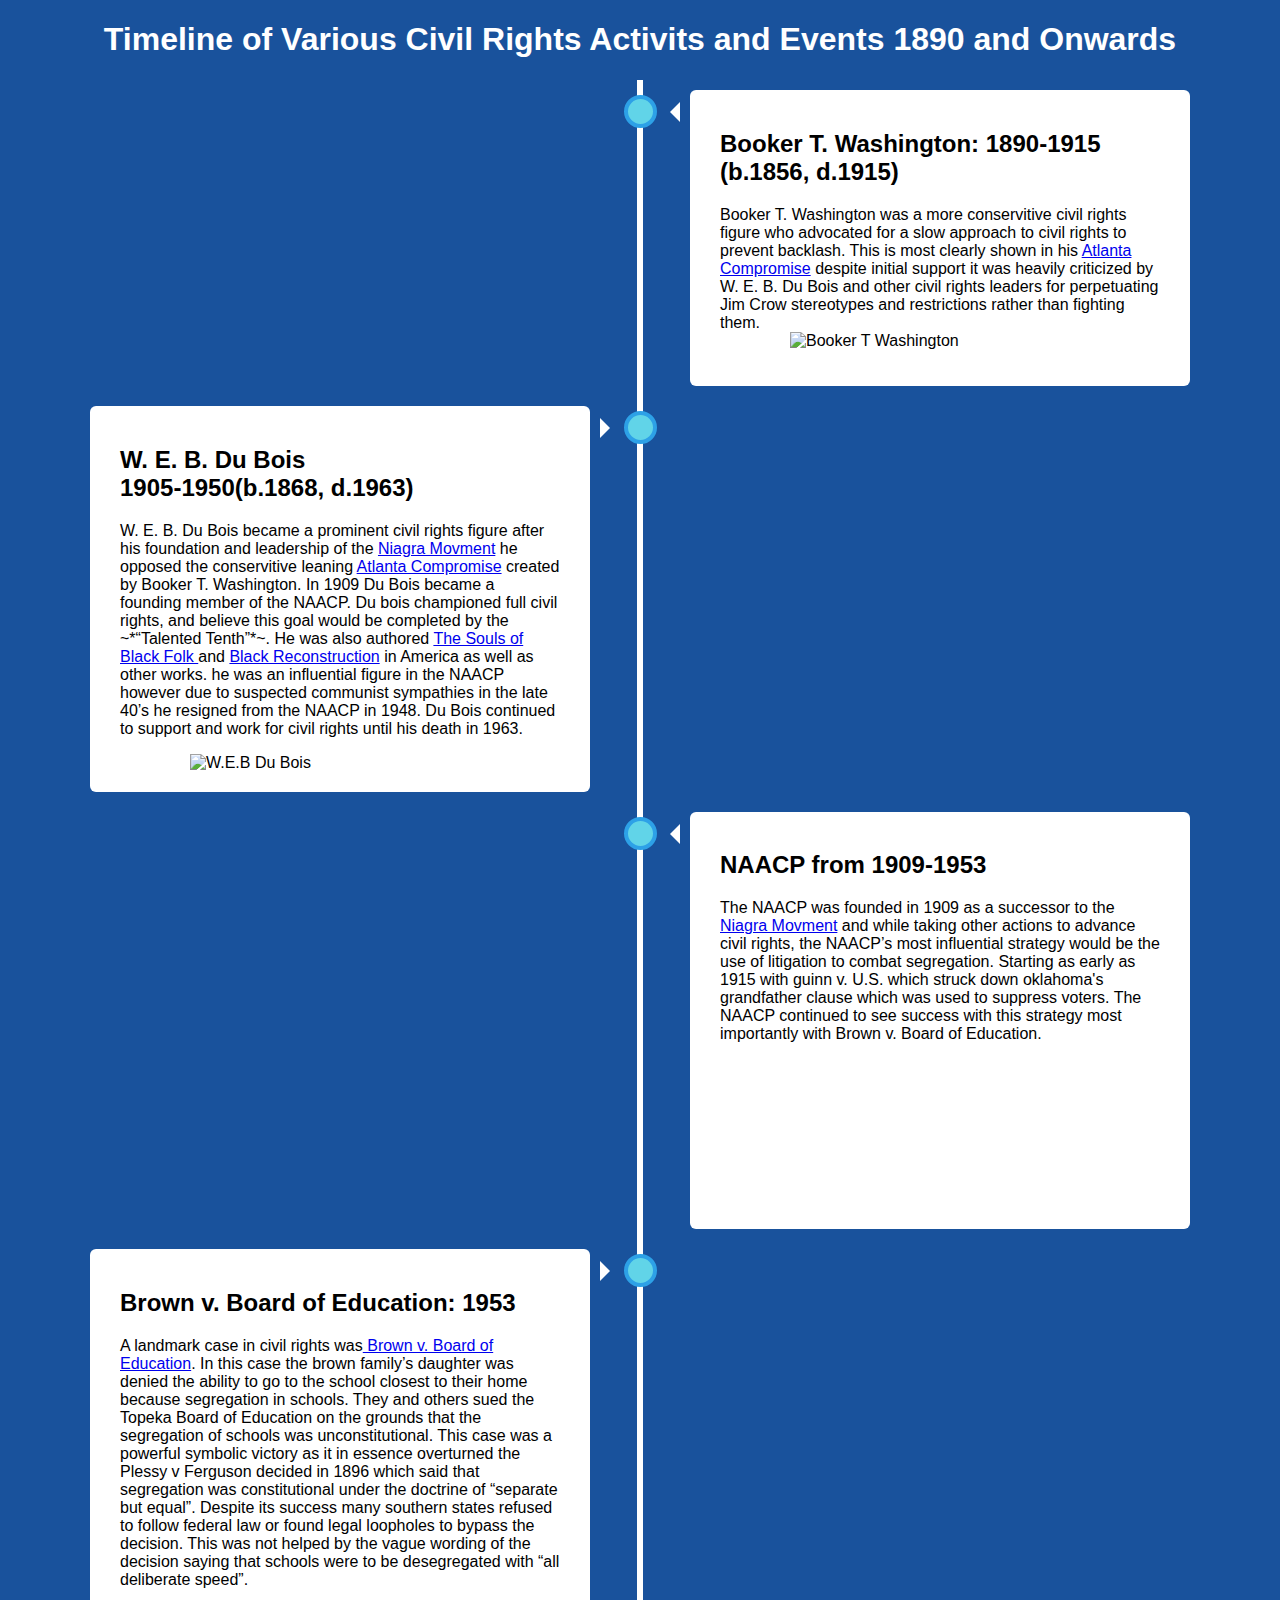
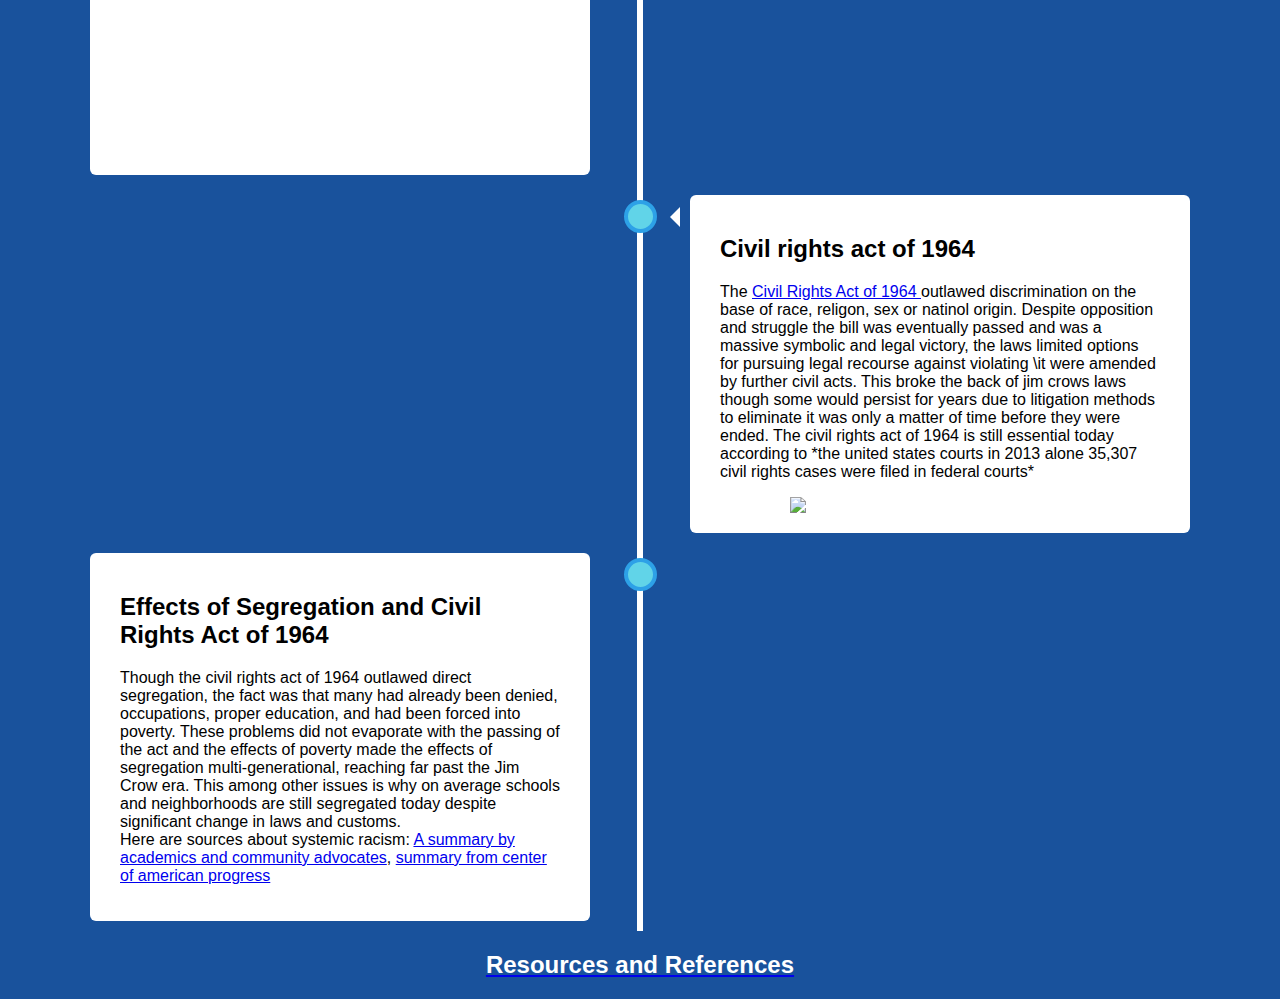
==== index.html @ 66e2fecc "Videos" ====
<!DOCTYPE HTML PUBLIC "-//W3C//DTD HTML 4.01//EN" "http://www.w3.org/TR/html4/strict.dtd">
<HTML>
   <HEAD>
      <TITLE>Ethan Bartlett -- Timeline of Various Civil Rights Activists and Events 1890- some date </TITLE>
      <link rel="stylesheet" type="text/css" href="ethanstyle.css">
   </HEAD>
   <BODY>
<h1 class = "inline">Timeline of Various Civil Rights Activits and Events 1890 and Onwards </h1>
<div class="timeline">

 <div class = "container right">
   <div class="content">
     <h2>Booker T. Washington: 1890-1915 <br> (b.1856, d.1915)</h2>
   <p> Booker T. Washington was a more conservitive civil rights
     figure who advocated for a slow approach to civil rights
     to prevent backlash. This is most clearly shown in his
     <a href = 'https://nmaahc.si.edu/blog-post/booker-t-washington-and-atlanta-compromise'>
     Atlanta Compromise</a> despite initial support it was
     heavily criticized by W. E. B. Du Bois and other civil rights
     leaders for perpetuating Jim Crow stereotypes and restrictions
     rather than fighting them.
     <img src = "https://upload.wikimedia.org/wikipedia/commons/thumb/1/1b/Booker_T_Washington_retouched_flattened-crop.jpg/636px-Booker_T_Washington_retouched_flattened-crop.jpg", alt = "Booker T Washington">
</p>
    </div>
  </div>
  <div class="container left">
    <div class="content">
      <h2>W. E. B. Du Bois <br> 1905-1950(b.1868, d.1963)</h2>
      <p>W. E. B. Du Bois became a prominent civil rights figure after his foundation and leadership of the <a href = 'http://scua.library.umass.edu/duboisopedia/doku.php?id=about:niagara_movement'> Niagra Movment</a> he opposed
      the conservitive leaning <a href = 'https://nmaahc.si.edu/blog-post/booker-t-washington-and-atlanta-compromise'>
      Atlanta Compromise</a> created by Booker T. Washington. In 1909 Du Bois became a founding member of the NAACP.
      Du bois championed full civil rights, and believe this goal would be completed by the ~*“Talented Tenth”*~. He was also authored
      <a href = 'https://www.amazon.com/Souls-Black-Folk-W-Bois/dp/1612931073'> The Souls of Black Folk </a> and <a href = 'https://www.amazon.com/Black-Reconstruction-America-1860-1880-Burghardt/dp/0684856573'>
      Black Reconstruction</a> in America as well as other works. he was an influential figure in the NAACP
      however due to suspected communist sympathies in the late 40’s he resigned from the NAACP in 1948. Du Bois continued to support and
      work for civil rights until his death in 1963.</p>
      <img src = "https://upload.wikimedia.org/wikipedia/commons/thumb/1/12/WEB_DuBois_1918.jpg/690px-WEB_DuBois_1918.jpg" alt = 'W.E.B Du Bois' class = "resize" align = "middle">
    </div>
  </div>
<div class="container right">
  <div class="content">
    <h2> NAACP from 1909-1953 </h2>
    <p>The NAACP was founded in 1909 as a successor to the <a href = 'http://scua.library.umass.edu/duboisopedia/doku.php?id=about:niagara_movement'> Niagra Movment<a> and while
    taking other actions to advance civil rights, the NAACP’s most influential strategy
    would be the use of litigation to combat segregation. Starting as early as 1915 with
    guinn v. U.S. which struck down oklahoma's grandfather clause which was used to suppress voters.
    The NAACP continued to see success with this strategy most importantly with Brown v. Board of Education.</p>
    <iframe src="https://www.youtube.com/embed/Zv6EAaoFNno" frameborder="0" allow="accelerometer; autoplay; encrypted-media; gyroscope; picture-in-picture" allowfullscreen></iframe>

  </div>
</div>

<div class="container left">
  <div class="content">
    <h2>Brown v. Board of Education: 1953</h2>
    <p>A landmark case in civil rights was<a href = "https://tarlton.law.utexas.edu/clark/brown-v-board-of-education"> Brown v. Board of Education</a>. In this case the brown family’s daughter was denied
      the ability to go to the school closest to their home because segregation in schools. They and others sued the
      Topeka Board of Education on the grounds that the segregation of schools was unconstitutional. This case was a
      powerful symbolic victory as it in essence overturned the Plessy v Ferguson decided in 1896 which said that
      segregation was constitutional under the doctrine of “separate but equal”. Despite its success many southern
      states refused to follow federal law or found legal loopholes to bypass the decision. This was not helped by
      the vague wording of the decision saying that schools were to be desegregated with “all deliberate speed”.</P>
      <iframe src="https://www.youtube.com/embed/x7Tj2vtkUCc" frameborder="0" allow="accelerometer; autoplay; encrypted-media; gyroscope; picture-in-picture" allowfullscreen></iframe>
  </div>
</div>

<div class="container right">
  <div class="content">
    <h2> Civil rights act of 1964 </h2>
    <p>The  <a href = "file:///C:/Users/class/Zotero/storage/RD6E2VUI/civil-rights-act-1964.html" > Civil Rights Act of 1964 </a>outlawed discrimination on the base of race, religon, sex or natinol origin. Despite opposition and struggle the
      bill was eventually passed and was a massive symbolic and legal victory, the laws limited options for pursuing legal recourse against violating
      \it were amended by further civil acts. This broke the back of jim crows laws though some would persist for years due to litigation methods to
      eliminate it was only a matter of time before they were ended. The civil rights act of 1964 is still essential today according to *the united
      states courts in 2013 alone 35,307 civil rights cases were filed in federal courts*</p>
      <img src="https://npg.si.edu/sites/default/files/Civil%20Rights%20Blog%20LBJ.jpg" class = "resize">
  </div>
</div>

<div class="container Left">
  <div class="content">
    <h2> Effects of Segregation and Civil Rights Act of 1964 </h2>
    <p>Though the civil rights act of 1964 outlawed direct segregation, the fact was that many had already been denied,
       occupations, proper education, and had been forced into poverty. These problems did not evaporate with the passing
       of the act and the effects of poverty made the effects of segregation multi-generational, reaching far past the Jim Crow
       era. This among other issues is why on average schools and neighborhoods are still segregated today despite significant
       change in laws and customs. <br> Here are sources about systemic racism: <a href = "https://www.racialequitytools.org/resourcefiles/Definitions-of%20Racism.pdf" > A summary by academics and community advocates</a>, <a href = "https://www.americanprogress.org/issues/race/reports/2018/02/21/447051/systematic-inequality/"> summary from center of american progress </a></p>
  </div>
</div>


</div>
<a href = "resources.html">
<h2 style="color:white;text-align:center;"> Resources and References </h2>
</a>

</HTML>
</BODY>
---- ethanstyle.css ----
img.resize {
  max-width:75%;
  max-height:75%;
  margin-right: 100px;
  display: block;
  margin-left: auto;
  margin-right: auto;
}


.inline{
  color:white;
  text-align:center;

}



* {
  box-sizing: border-box;
}

/* Set a background color */
body {
  background-color: #19529C;
  font-family: Helvetica, sans-serif;
}

/* The actual timeline (the vertical ruler) */
.timeline {
  position: relative;
  max-width: 1200px;
  margin: 0 auto;
}

/* The actual timeline (the vertical ruler) */
.timeline::after {
  content: '';
  position: absolute;
  width: 6px;
  background-color: white;
  top: 0;
  bottom: 0;
  left: 50%;
  margin-left: -3px;
}

/* Container around content */
.container {
  padding: 10px 50px;
  position: relative;
  background-color: inherit;
  width: 50%;
}

/* The circles on the timeline */
.container::after {
  content: '';
  position: absolute;
  width: 25px;
  height: 25px;
  right: -17px;
  background-color: #61D4E8;
  border: 4px solid #2DA1E7;
  top: 15px;
  border-radius: 50%;
  z-index: 1;
}

/* Place the container to the left */
.left {
  left: 0;
}

/* Place the container to the right */
.right {
  left: 50%;
}

/* Add arrows to the left container (pointing right) */
.left::before {
  content: " ";
  height: 0;
  position: absolute;
  top: 22px;
  width: 0;
  z-index: 1;
  right: 30px;
  border: medium solid white;
  border-width: 10px 0 10px 10px;
  border-color: transparent transparent transparent white;
}

/* Add arrows to the right container (pointing left) */
.right::before {
  content: " ";
  height: 0;
  position: absolute;
  top: 22px;
  width: 0;
  z-index: 1;
  left: 30px;
  border: medium solid white;
  border-width: 10px 10px 10px 0;
  border-color: transparent white transparent transparent;
}

/* Fix the circle for containers on the right side */
.right::after {
  left: -16px;
}

/* The actual content */
.content {
  padding: 20px 30px;
  background-color: white;
  position: relative;
  border-radius: 6px;
}

/* Media queries - Responsive timeline on screens less than 600px wide */
@media screen and (max-width: 600px) {
/* Place the timelime to the left */
  .timeline::after {
    left: 31px;
  }

/* Full-width containers */
  .container {
    width: 100%;
    padding-left: 70px;
    padding-right: 25px;
  }

/* Make sure that all arrows are pointing leftwards */
  .container::before {
    left: 60px;
    border: medium solid white;
    border-width: 10px 10px 10px 0;
    border-color: transparent white transparent transparent;
  }

/* Make sure all circles are at the same spot */
  .left::after, .right: :after {
    left: 15px;
  }

/* Make all right containers behave like the left ones */
  .right {
    left: 0%;
  }
}


iframe{
  width: 300px;
  display: block;
  margin-left: auto;
  margin-right: auto;
}

img {
  width: 300px;
  overflow: hidden;
  display: block;
  margin-left: auto;
  margin-right: auto;
}
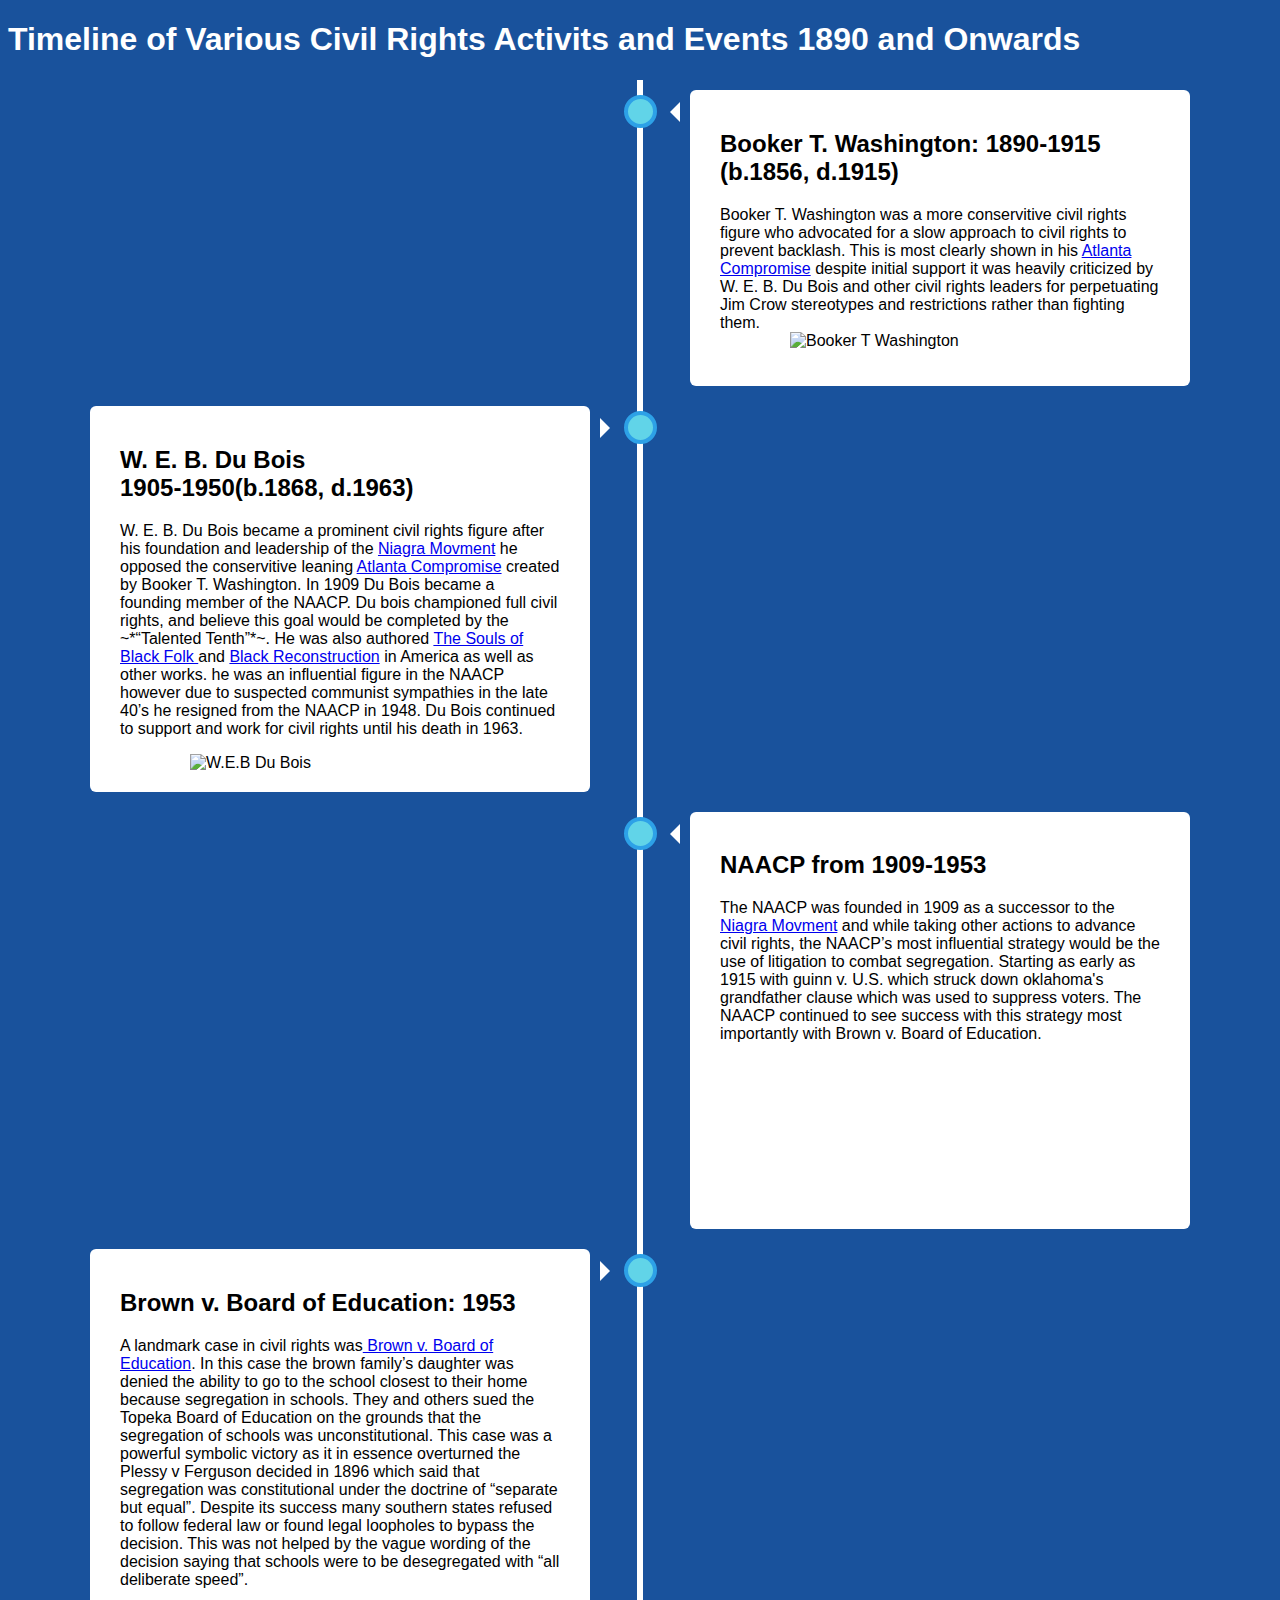
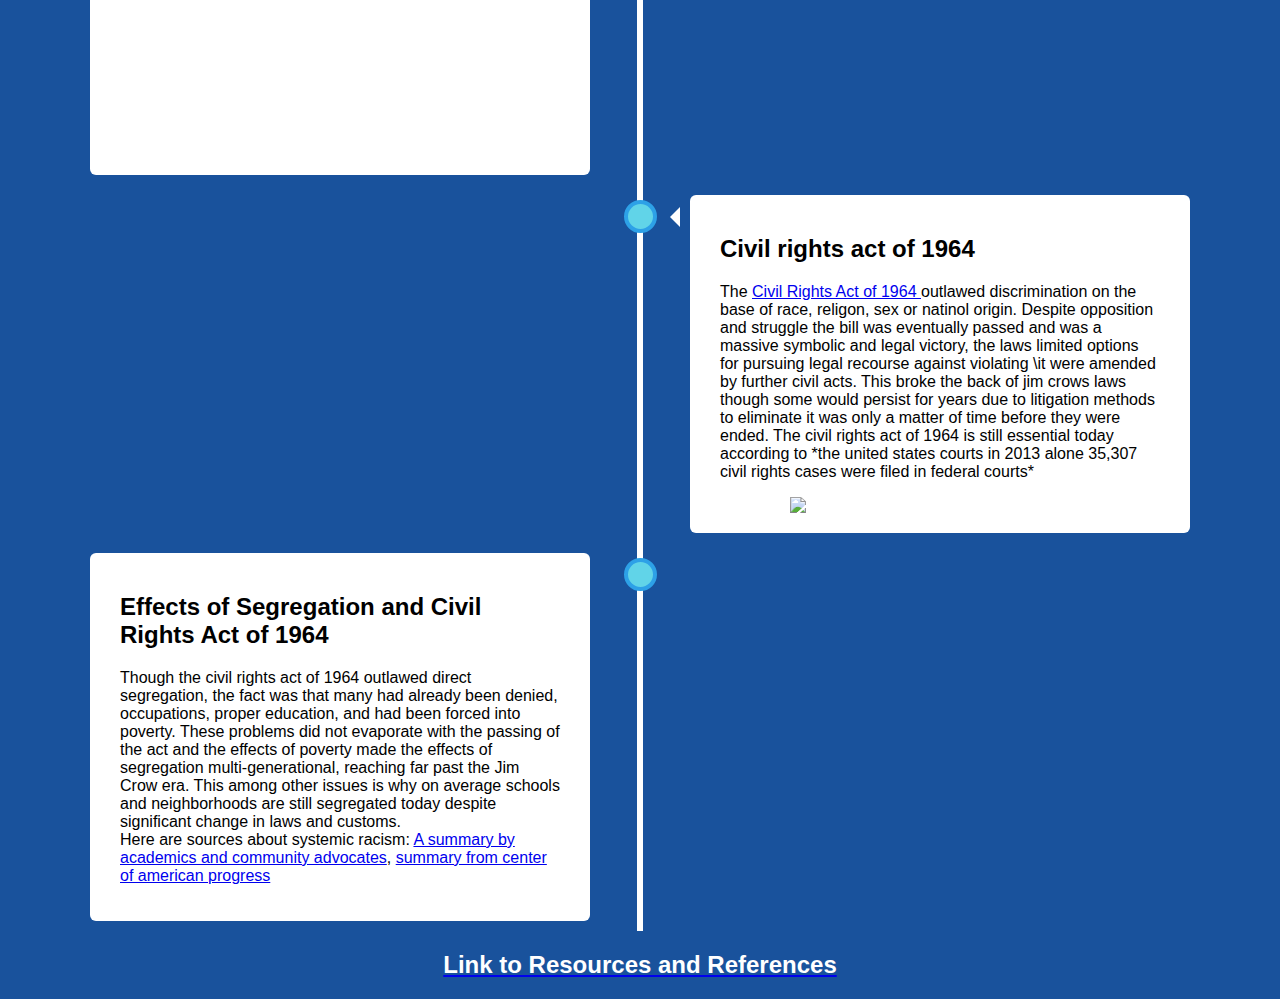
==== commit 3e657a62: "STUFFS" ====
--- a/index.html
+++ b/index.html
@@ -90,7 +90,7 @@
 
 </div>
 <a href = "resources.html">
-<h2 style="color:white;text-align:center;"> Resources and References </h2>
+<h2 style="color:white;text-align:center;">Link to Resources and References </h2>
 </a>
 
 </HTML>
--- a/ethanstyle.css
+++ b/ethanstyle.css
@@ -11,7 +11,7 @@
 
 .inline{
   color:white;
-  text-align:center;
+  text-align:left;
 
 }
 
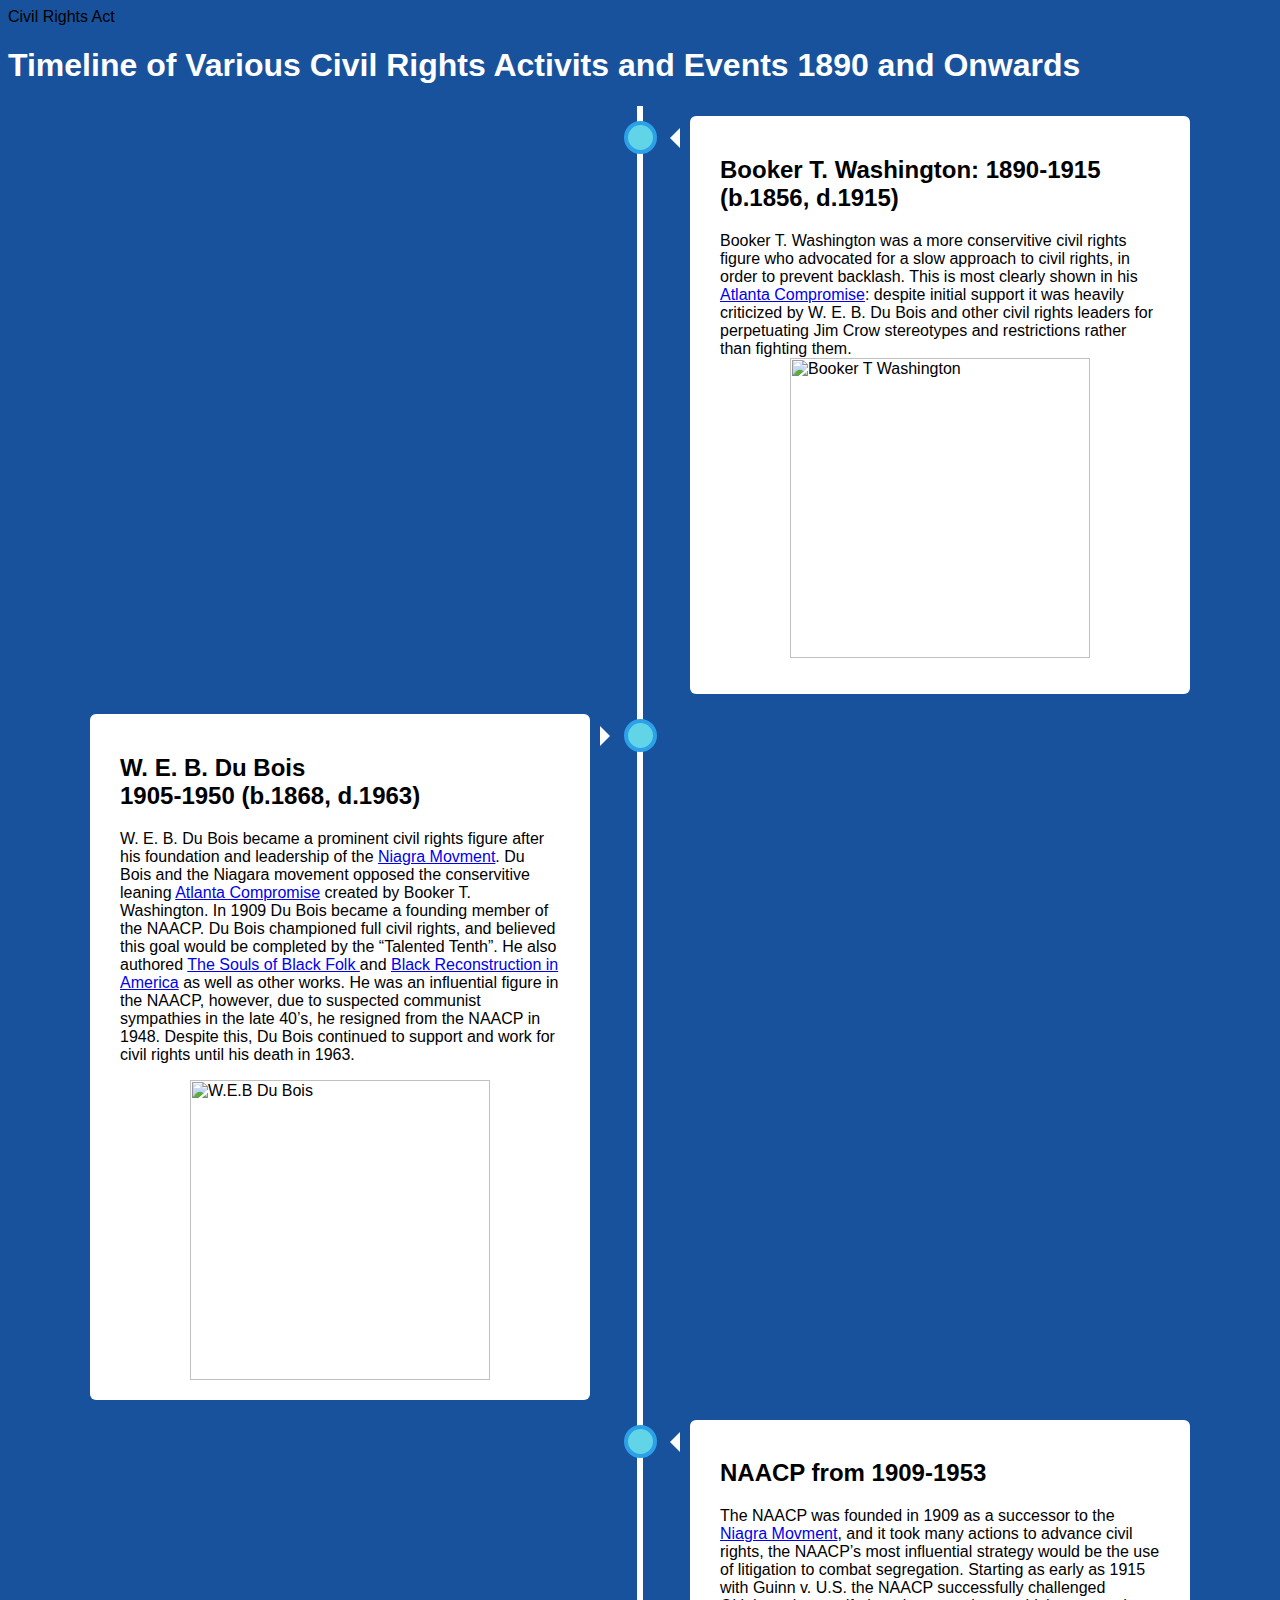
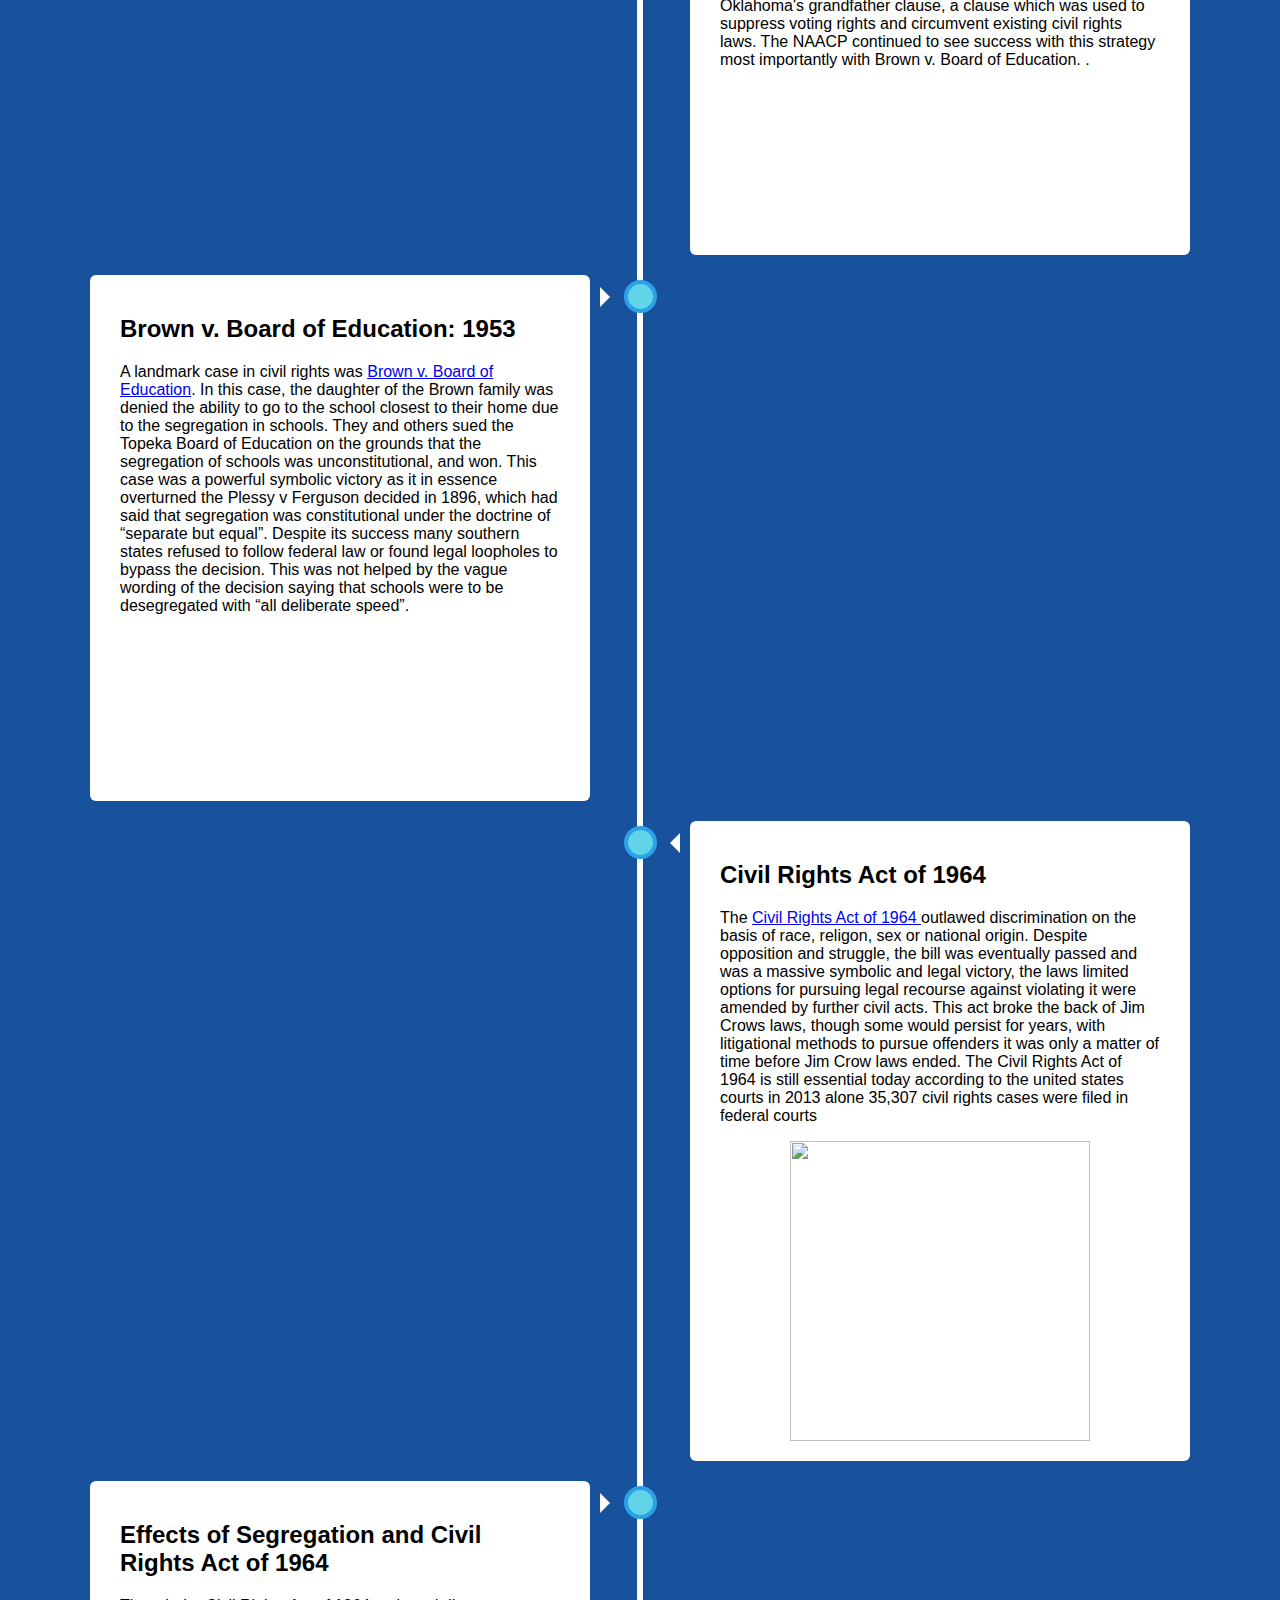
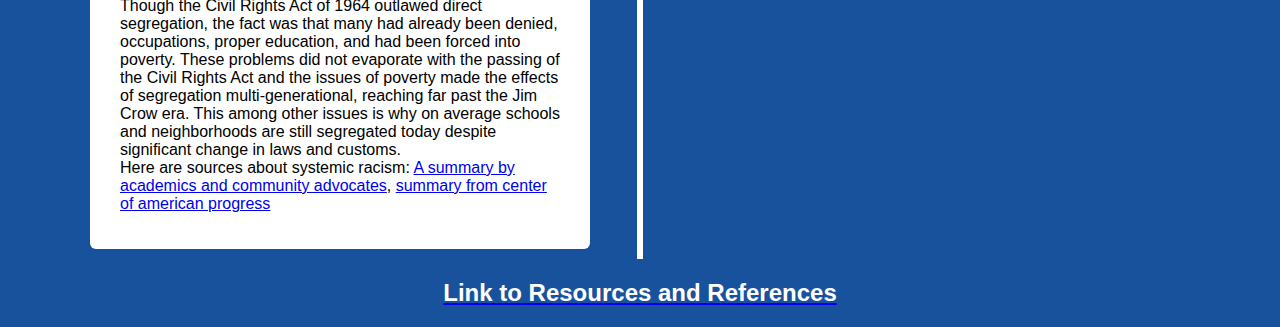
==== commit b6867936: "typos1" ====
--- a/index.html
+++ b/index.html
@@ -1,4 +1,4 @@
-<!DOCTYPE HTML PUBLIC "-//W3C//DTD HTML 4.01//EN" "http://www.w3.org/TR/html4/strict.dtd">
+Civil Rights Act<!DOCTYPE HTML PUBLIC "-//W3C//DTD HTML 4.01//EN" "http://www.w3.org/TR/html4/strict.dtd">
 <HTML>
    <HEAD>
       <TITLE>Ethan Bartlett -- Timeline of Various Civil Rights Activists and Events 1890- some date </TITLE>
@@ -11,11 +11,10 @@
  <div class = "container right">
    <div class="content">
      <h2>Booker T. Washington: 1890-1915 <br> (b.1856, d.1915)</h2>
-   <p> Booker T. Washington was a more conservitive civil rights
-     figure who advocated for a slow approach to civil rights
-     to prevent backlash. This is most clearly shown in his
+   <p> Booker T. Washington was a more conservitive civil rights figure who advocated for a slow approach to civil rights, in order to prevent backlash.
+    This is most clearly shown in his
      <a href = 'https://nmaahc.si.edu/blog-post/booker-t-washington-and-atlanta-compromise'>
-     Atlanta Compromise</a> despite initial support it was
+     Atlanta Compromise</a>: despite initial support it was
      heavily criticized by W. E. B. Du Bois and other civil rights
      leaders for perpetuating Jim Crow stereotypes and restrictions
      rather than fighting them.
@@ -25,26 +24,28 @@
   </div>
   <div class="container left">
     <div class="content">
-      <h2>W. E. B. Du Bois <br> 1905-1950(b.1868, d.1963)</h2>
-      <p>W. E. B. Du Bois became a prominent civil rights figure after his foundation and leadership of the <a href = 'http://scua.library.umass.edu/duboisopedia/doku.php?id=about:niagara_movement'> Niagra Movment</a> he opposed
-      the conservitive leaning <a href = 'https://nmaahc.si.edu/blog-post/booker-t-washington-and-atlanta-compromise'>
+      <h2>W. E. B. Du Bois <br> 1905-1950 (b.1868, d.1963)</h2>
+      <p>W. E. B. Du Bois became a prominent civil rights figure after his foundation and leadership of the <a href = 'http://scua.library.umass.edu/duboisopedia/doku.php?id=about:niagara_movement'> Niagra Movment</a>.
+         Du Bois and the Niagara movement opposed the conservitive leaning  <a href = 'https://nmaahc.si.edu/blog-post/booker-t-washington-and-atlanta-compromise'>
       Atlanta Compromise</a> created by Booker T. Washington. In 1909 Du Bois became a founding member of the NAACP.
-      Du bois championed full civil rights, and believe this goal would be completed by the ~*“Talented Tenth”*~. He was also authored
+      Du Bois championed full civil rights, and believed this goal would be completed by the “Talented Tenth”. He also authored
       <a href = 'https://www.amazon.com/Souls-Black-Folk-W-Bois/dp/1612931073'> The Souls of Black Folk </a> and <a href = 'https://www.amazon.com/Black-Reconstruction-America-1860-1880-Burghardt/dp/0684856573'>
-      Black Reconstruction</a> in America as well as other works. he was an influential figure in the NAACP
-      however due to suspected communist sympathies in the late 40’s he resigned from the NAACP in 1948. Du Bois continued to support and
-      work for civil rights until his death in 1963.</p>
+      Black Reconstruction in America</a> as well as other works. He was an influential figure in the NAACP,
+      however, due to suspected communist sympathies in the late 40’s, he resigned from the NAACP in 1948.
+      Despite this, Du Bois continued to support and work for civil rights until his death in 1963.
+</p>
       <img src = "https://upload.wikimedia.org/wikipedia/commons/thumb/1/12/WEB_DuBois_1918.jpg/690px-WEB_DuBois_1918.jpg" alt = 'W.E.B Du Bois' class = "resize" align = "middle">
     </div>
   </div>
 <div class="container right">
   <div class="content">
     <h2> NAACP from 1909-1953 </h2>
-    <p>The NAACP was founded in 1909 as a successor to the <a href = 'http://scua.library.umass.edu/duboisopedia/doku.php?id=about:niagara_movement'> Niagra Movment<a> and while
-    taking other actions to advance civil rights, the NAACP’s most influential strategy
-    would be the use of litigation to combat segregation. Starting as early as 1915 with
-    guinn v. U.S. which struck down oklahoma's grandfather clause which was used to suppress voters.
-    The NAACP continued to see success with this strategy most importantly with Brown v. Board of Education.</p>
+    <p>The NAACP was founded in 1909 as a successor to the <a href = 'http://scua.library.umass.edu/duboisopedia/doku.php?id=about:niagara_movement'> Niagra Movment<a>, and
+          it took many actions to advance civil rights, the NAACP’s most influential strategy would be the use of litigation
+      to combat segregation. Starting as early as 1915 with Guinn v. U.S. the NAACP successfully challenged Oklahoma's grandfather clause,
+      a clause which was used to suppress voting rights and circumvent existing civil rights laws. The NAACP continued to
+      see success with this strategy most importantly with Brown v. Board of Education.
+.</p>
     <iframe src="https://www.youtube.com/embed/Zv6EAaoFNno" frameborder="0" allow="accelerometer; autoplay; encrypted-media; gyroscope; picture-in-picture" allowfullscreen></iframe>
 
   </div>
@@ -53,35 +54,43 @@
 <div class="container left">
   <div class="content">
     <h2>Brown v. Board of Education: 1953</h2>
-    <p>A landmark case in civil rights was<a href = "https://tarlton.law.utexas.edu/clark/brown-v-board-of-education"> Brown v. Board of Education</a>. In this case the brown family’s daughter was denied
-      the ability to go to the school closest to their home because segregation in schools. They and others sued the
-      Topeka Board of Education on the grounds that the segregation of schools was unconstitutional. This case was a
-      powerful symbolic victory as it in essence overturned the Plessy v Ferguson decided in 1896 which said that
-      segregation was constitutional under the doctrine of “separate but equal”. Despite its success many southern
-      states refused to follow federal law or found legal loopholes to bypass the decision. This was not helped by
-      the vague wording of the decision saying that schools were to be desegregated with “all deliberate speed”.</P>
+    <p>A landmark case in civil rights was <a href = "https://tarlton.law.utexas.edu/clark/brown-v-board-of-education">Brown v. Board of Education</a>.
+      In this case, the daughter of the Brown family was denied the ability to go to the school closest to their
+       home due to the segregation in schools. They and others sued the Topeka Board of Education on the grounds that the segregation
+       of schools was unconstitutional, and won. This case was a powerful symbolic victory as it in essence overturned the
+       Plessy v Ferguson decided in 1896, which had said that segregation was constitutional under the doctrine of “separate but equal”.
+       Despite its success many southern states refused to follow federal law or found legal loopholes to bypass the decision.
+       This was not helped by the vague wording of the decision saying that schools were to be desegregated with “all deliberate speed”.
+</P>
       <iframe src="https://www.youtube.com/embed/x7Tj2vtkUCc" frameborder="0" allow="accelerometer; autoplay; encrypted-media; gyroscope; picture-in-picture" allowfullscreen></iframe>
   </div>
 </div>
 
 <div class="container right">
   <div class="content">
-    <h2> Civil rights act of 1964 </h2>
-    <p>The  <a href = "file:///C:/Users/class/Zotero/storage/RD6E2VUI/civil-rights-act-1964.html" > Civil Rights Act of 1964 </a>outlawed discrimination on the base of race, religon, sex or natinol origin. Despite opposition and struggle the
-      bill was eventually passed and was a massive symbolic and legal victory, the laws limited options for pursuing legal recourse against violating
-      \it were amended by further civil acts. This broke the back of jim crows laws though some would persist for years due to litigation methods to
-      eliminate it was only a matter of time before they were ended. The civil rights act of 1964 is still essential today according to *the united
-      states courts in 2013 alone 35,307 civil rights cases were filed in federal courts*</p>
+    <h2> Civil Rights Act of 1964 </h2>
+    <p>The  <a href = "https://kinginstitute.stanford.edu/encyclopedia/civil-rights-act-1964" > Civil Rights Act of 1964 </a>
+      outlawed discrimination on the basis of race, religon, sex or national origin. Despite opposition and struggle, the bill was
+      eventually passed and was a massive symbolic and legal victory, the laws limited options for pursuing legal recourse against
+      violating it were amended by further civil acts. This act broke the back of Jim Crows laws, though some would persist for years,
+      with litigational methods to pursue offenders it was only a matter of time before Jim Crow laws ended. The Civil Rights Act of
+      1964 is still essential today according to the united states courts in 2013 alone 35,307 civil rights cases were filed in federal courts
+
+
+</p>
       <img src="https://npg.si.edu/sites/default/files/Civil%20Rights%20Blog%20LBJ.jpg" class = "resize">
+
+
+
   </div>
 </div>
 
 <div class="container Left">
   <div class="content">
     <h2> Effects of Segregation and Civil Rights Act of 1964 </h2>
-    <p>Though the civil rights act of 1964 outlawed direct segregation, the fact was that many had already been denied,
+    <p>Though the Civil Rights Act of 1964 outlawed direct segregation, the fact was that many had already been denied,
        occupations, proper education, and had been forced into poverty. These problems did not evaporate with the passing
-       of the act and the effects of poverty made the effects of segregation multi-generational, reaching far past the Jim Crow
+       of the Civil Rights Act and the issues of poverty made the effects of segregation multi-generational, reaching far past the Jim Crow
        era. This among other issues is why on average schools and neighborhoods are still segregated today despite significant
        change in laws and customs. <br> Here are sources about systemic racism: <a href = "https://www.racialequitytools.org/resourcefiles/Definitions-of%20Racism.pdf" > A summary by academics and community advocates</a>, <a href = "https://www.americanprogress.org/issues/race/reports/2018/02/21/447051/systematic-inequality/"> summary from center of american progress </a></p>
   </div>
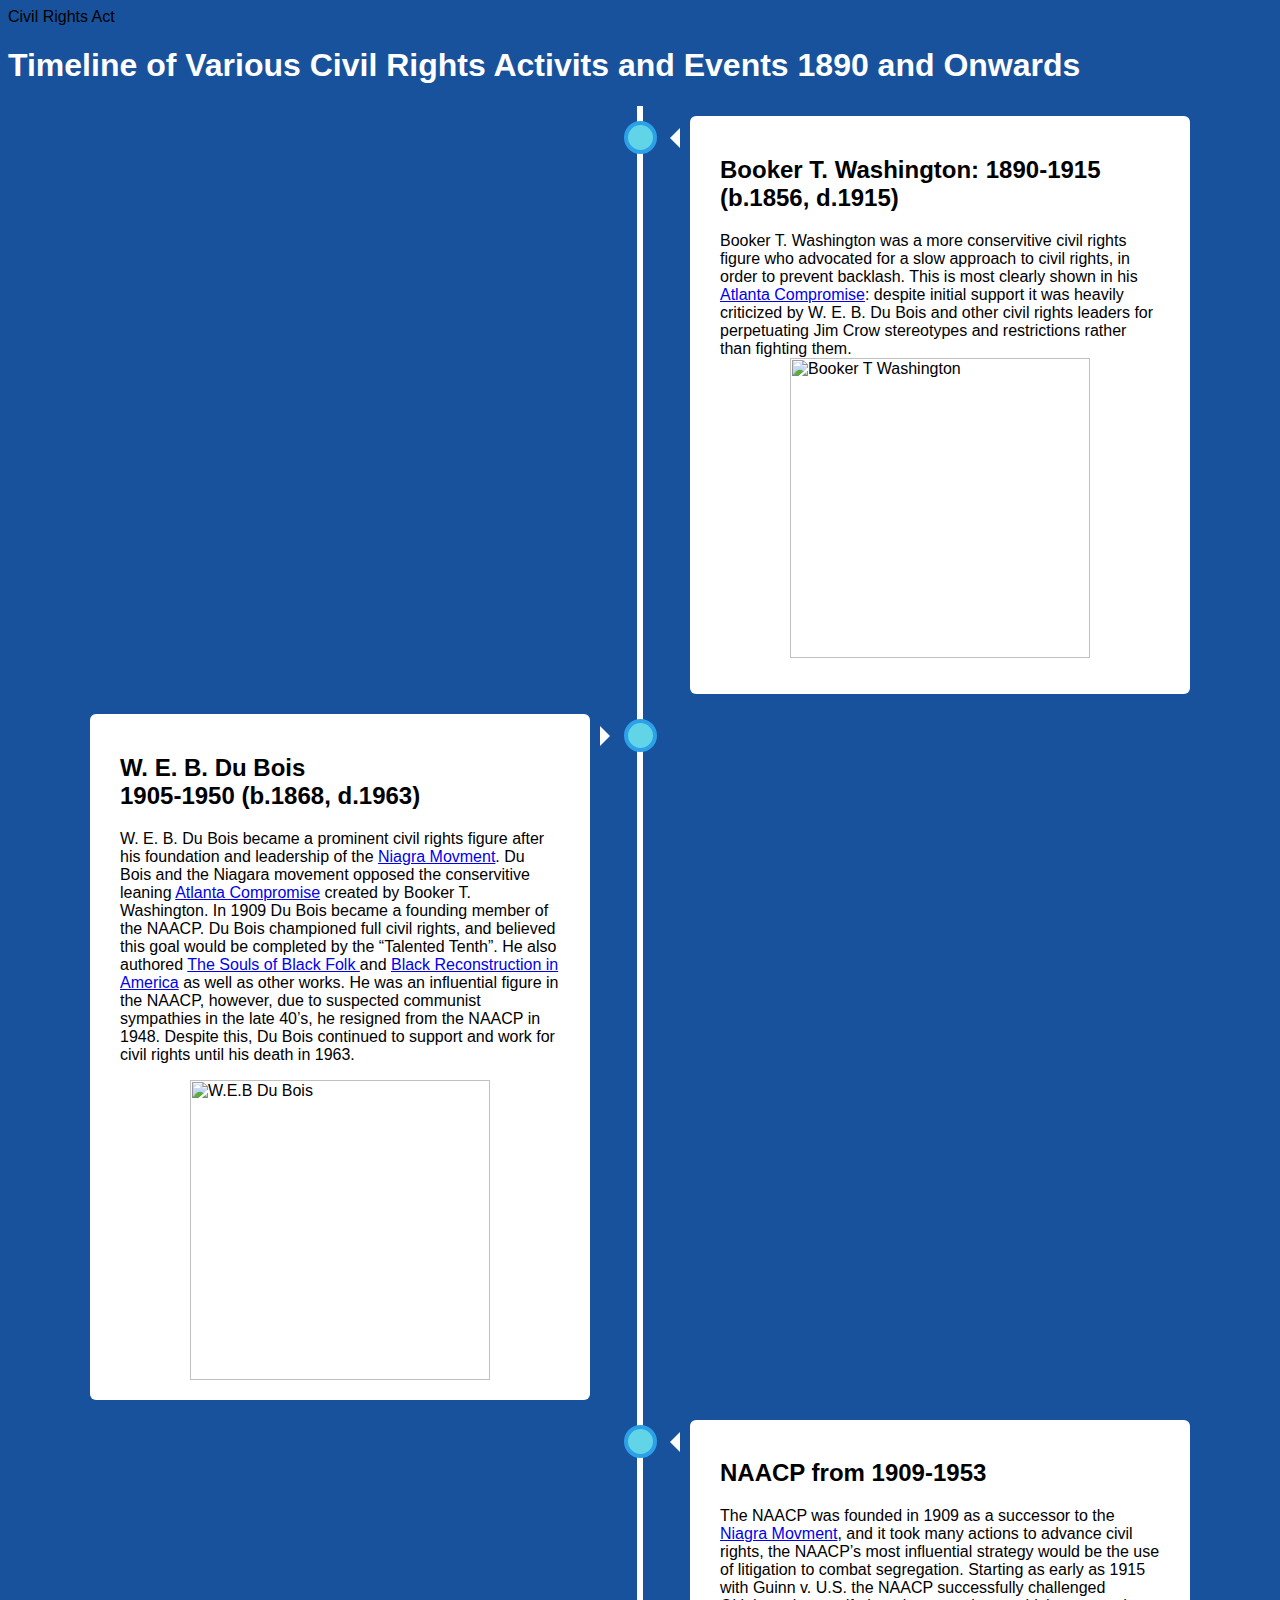
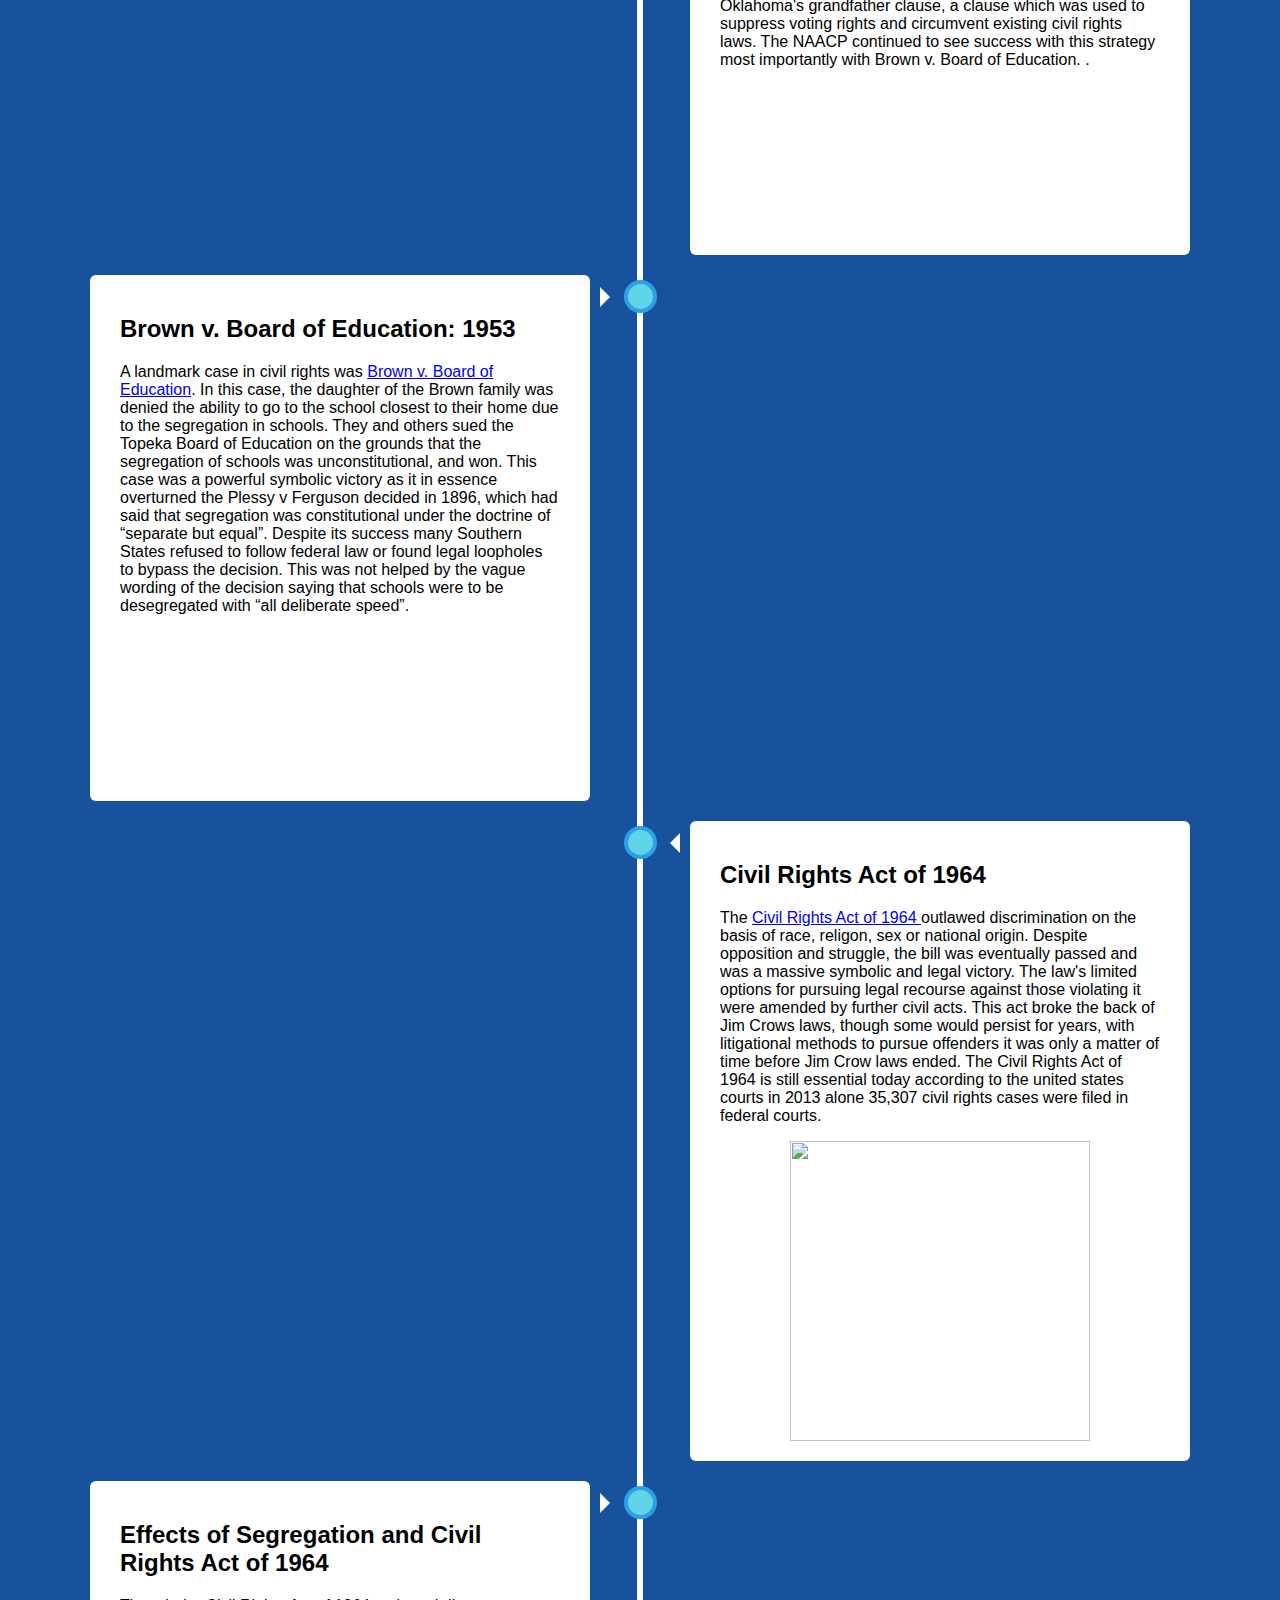
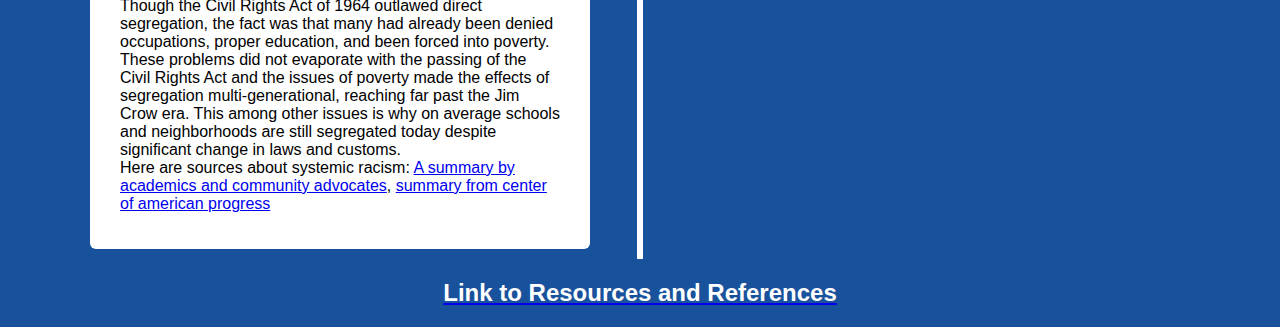
==== commit 494b5ada: "Last Edits!" ====
--- a/index.html
+++ b/index.html
@@ -59,7 +59,7 @@
        home due to the segregation in schools. They and others sued the Topeka Board of Education on the grounds that the segregation
        of schools was unconstitutional, and won. This case was a powerful symbolic victory as it in essence overturned the
        Plessy v Ferguson decided in 1896, which had said that segregation was constitutional under the doctrine of “separate but equal”.
-       Despite its success many southern states refused to follow federal law or found legal loopholes to bypass the decision.
+       Despite its success many Southern States refused to follow federal law or found legal loopholes to bypass the decision.
        This was not helped by the vague wording of the decision saying that schools were to be desegregated with “all deliberate speed”.
 </P>
       <iframe src="https://www.youtube.com/embed/x7Tj2vtkUCc" frameborder="0" allow="accelerometer; autoplay; encrypted-media; gyroscope; picture-in-picture" allowfullscreen></iframe>
@@ -71,10 +71,10 @@
     <h2> Civil Rights Act of 1964 </h2>
     <p>The  <a href = "https://kinginstitute.stanford.edu/encyclopedia/civil-rights-act-1964" > Civil Rights Act of 1964 </a>
       outlawed discrimination on the basis of race, religon, sex or national origin. Despite opposition and struggle, the bill was
-      eventually passed and was a massive symbolic and legal victory, the laws limited options for pursuing legal recourse against
+      eventually passed and was a massive symbolic and legal victory. The law's limited options for pursuing legal recourse against those
       violating it were amended by further civil acts. This act broke the back of Jim Crows laws, though some would persist for years,
       with litigational methods to pursue offenders it was only a matter of time before Jim Crow laws ended. The Civil Rights Act of
-      1964 is still essential today according to the united states courts in 2013 alone 35,307 civil rights cases were filed in federal courts
+      1964 is still essential today according to the united states courts in 2013 alone 35,307 civil rights cases were filed in federal courts.
 
 
 </p>
@@ -88,8 +88,8 @@
 <div class="container Left">
   <div class="content">
     <h2> Effects of Segregation and Civil Rights Act of 1964 </h2>
-    <p>Though the Civil Rights Act of 1964 outlawed direct segregation, the fact was that many had already been denied,
-       occupations, proper education, and had been forced into poverty. These problems did not evaporate with the passing
+    <p>Though the Civil Rights Act of 1964 outlawed direct segregation, the fact was that many had already been denied
+       occupations, proper education, and been forced into poverty. These problems did not evaporate with the passing
        of the Civil Rights Act and the issues of poverty made the effects of segregation multi-generational, reaching far past the Jim Crow
        era. This among other issues is why on average schools and neighborhoods are still segregated today despite significant
        change in laws and customs. <br> Here are sources about systemic racism: <a href = "https://www.racialequitytools.org/resourcefiles/Definitions-of%20Racism.pdf" > A summary by academics and community advocates</a>, <a href = "https://www.americanprogress.org/issues/race/reports/2018/02/21/447051/systematic-inequality/"> summary from center of american progress </a></p>
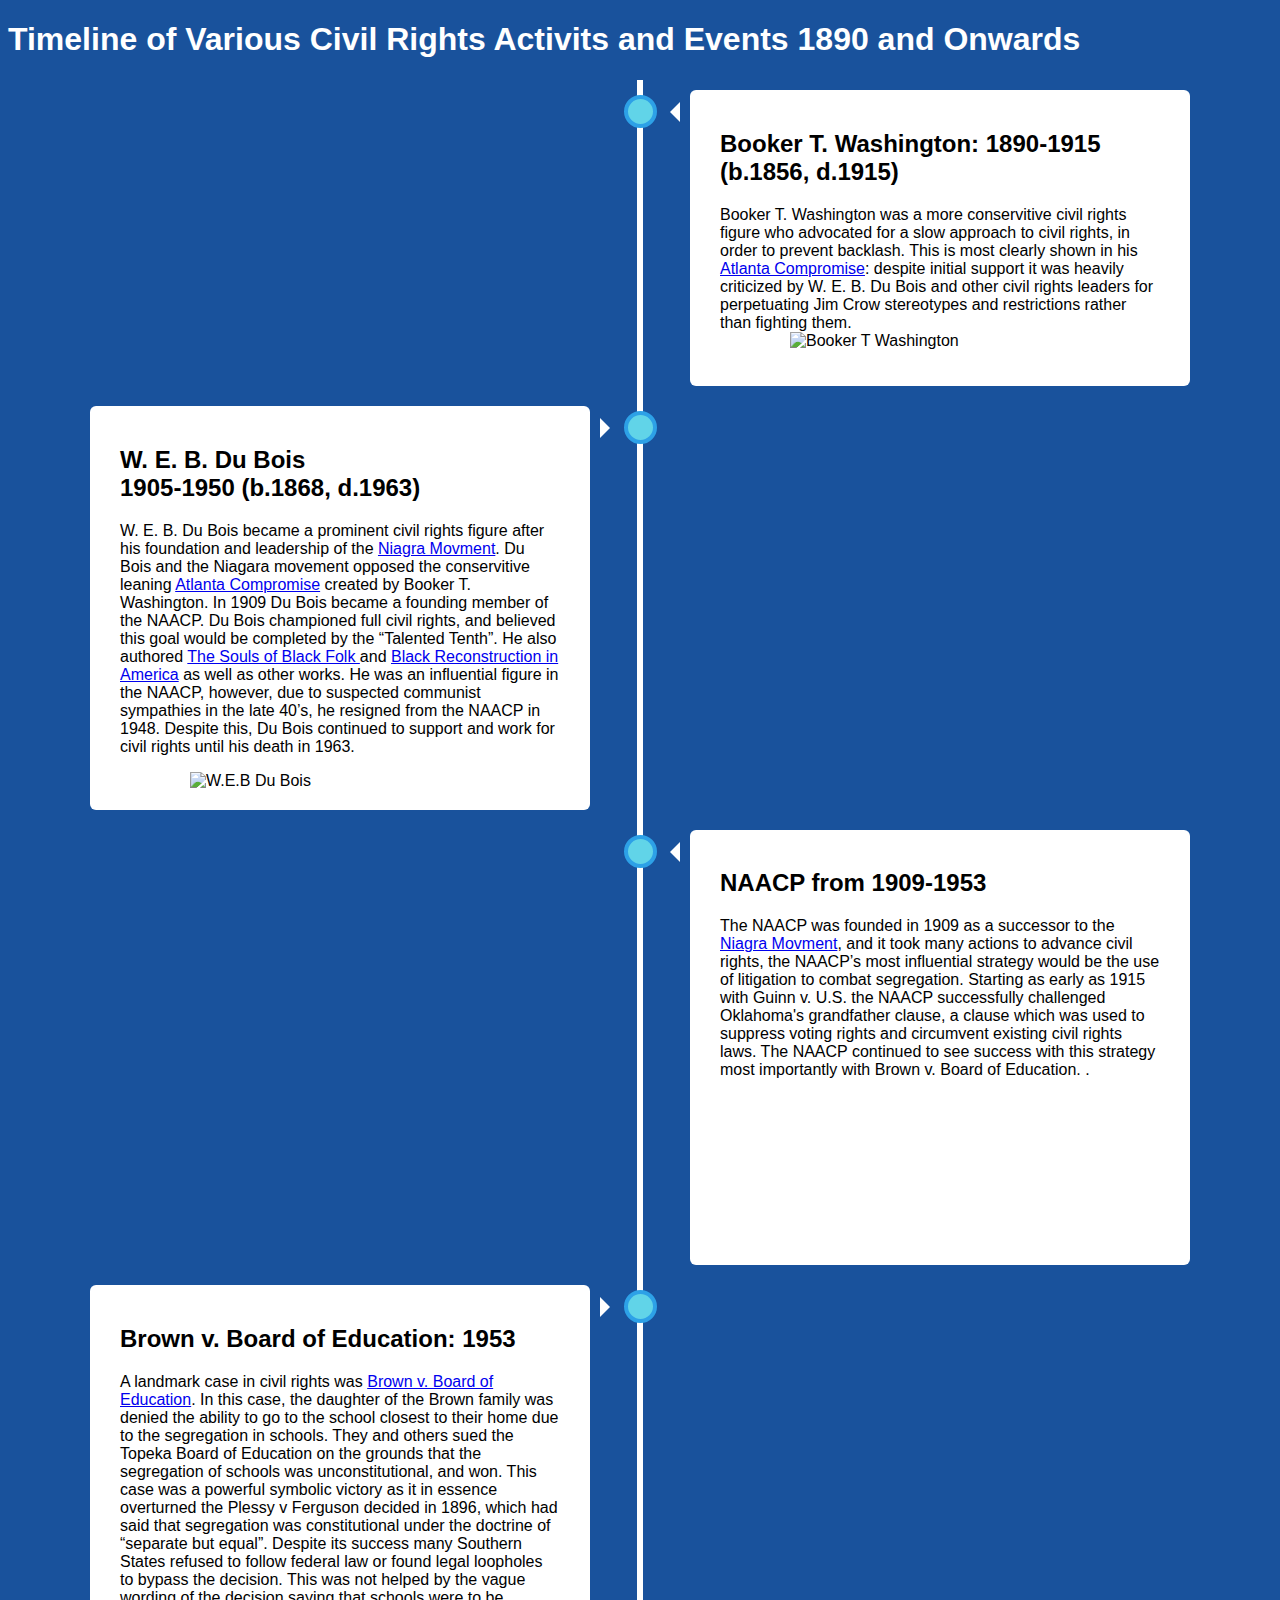
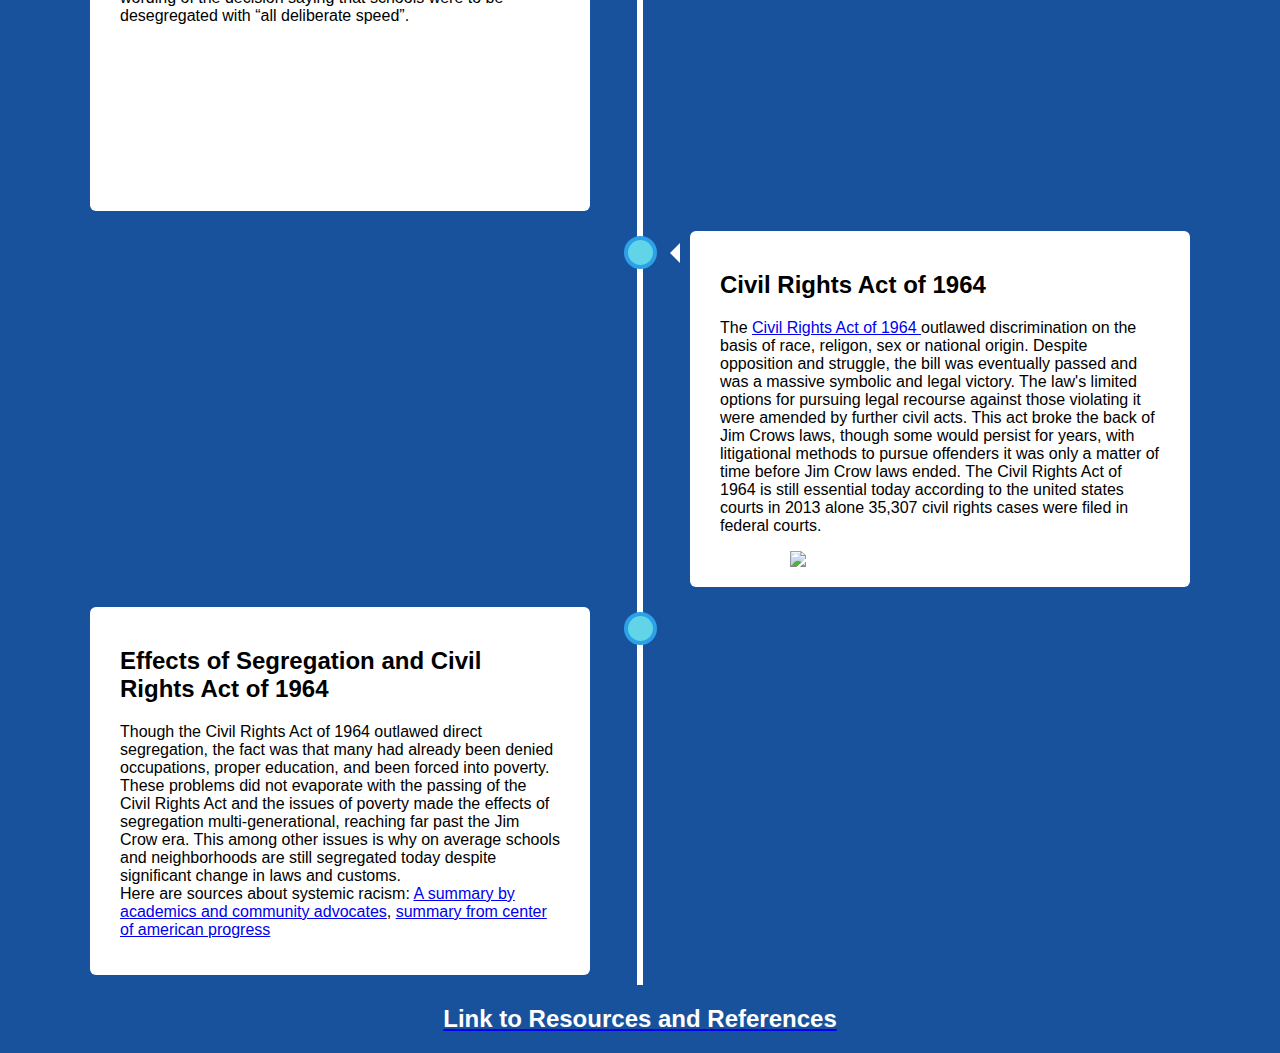
==== commit a2b97224: "Ok I give up now" ====
--- a/index.html
+++ b/index.html
@@ -1,7 +1,7 @@
-Civil Rights Act<!DOCTYPE HTML PUBLIC "-//W3C//DTD HTML 4.01//EN" "http://www.w3.org/TR/html4/strict.dtd">
+<!DOCTYPE HTML PUBLIC "-//W3C//DTD HTML 4.01//EN" "http://www.w3.org/TR/html4/strict.dtd">
 <HTML>
    <HEAD>
-      <TITLE>Ethan Bartlett -- Timeline of Various Civil Rights Activists and Events 1890- some date </TITLE>
+      <TITLE>Ethan Bartlett -- Timeline </TITLE>
       <link rel="stylesheet" type="text/css" href="ethanstyle.css">
    </HEAD>
    <BODY>
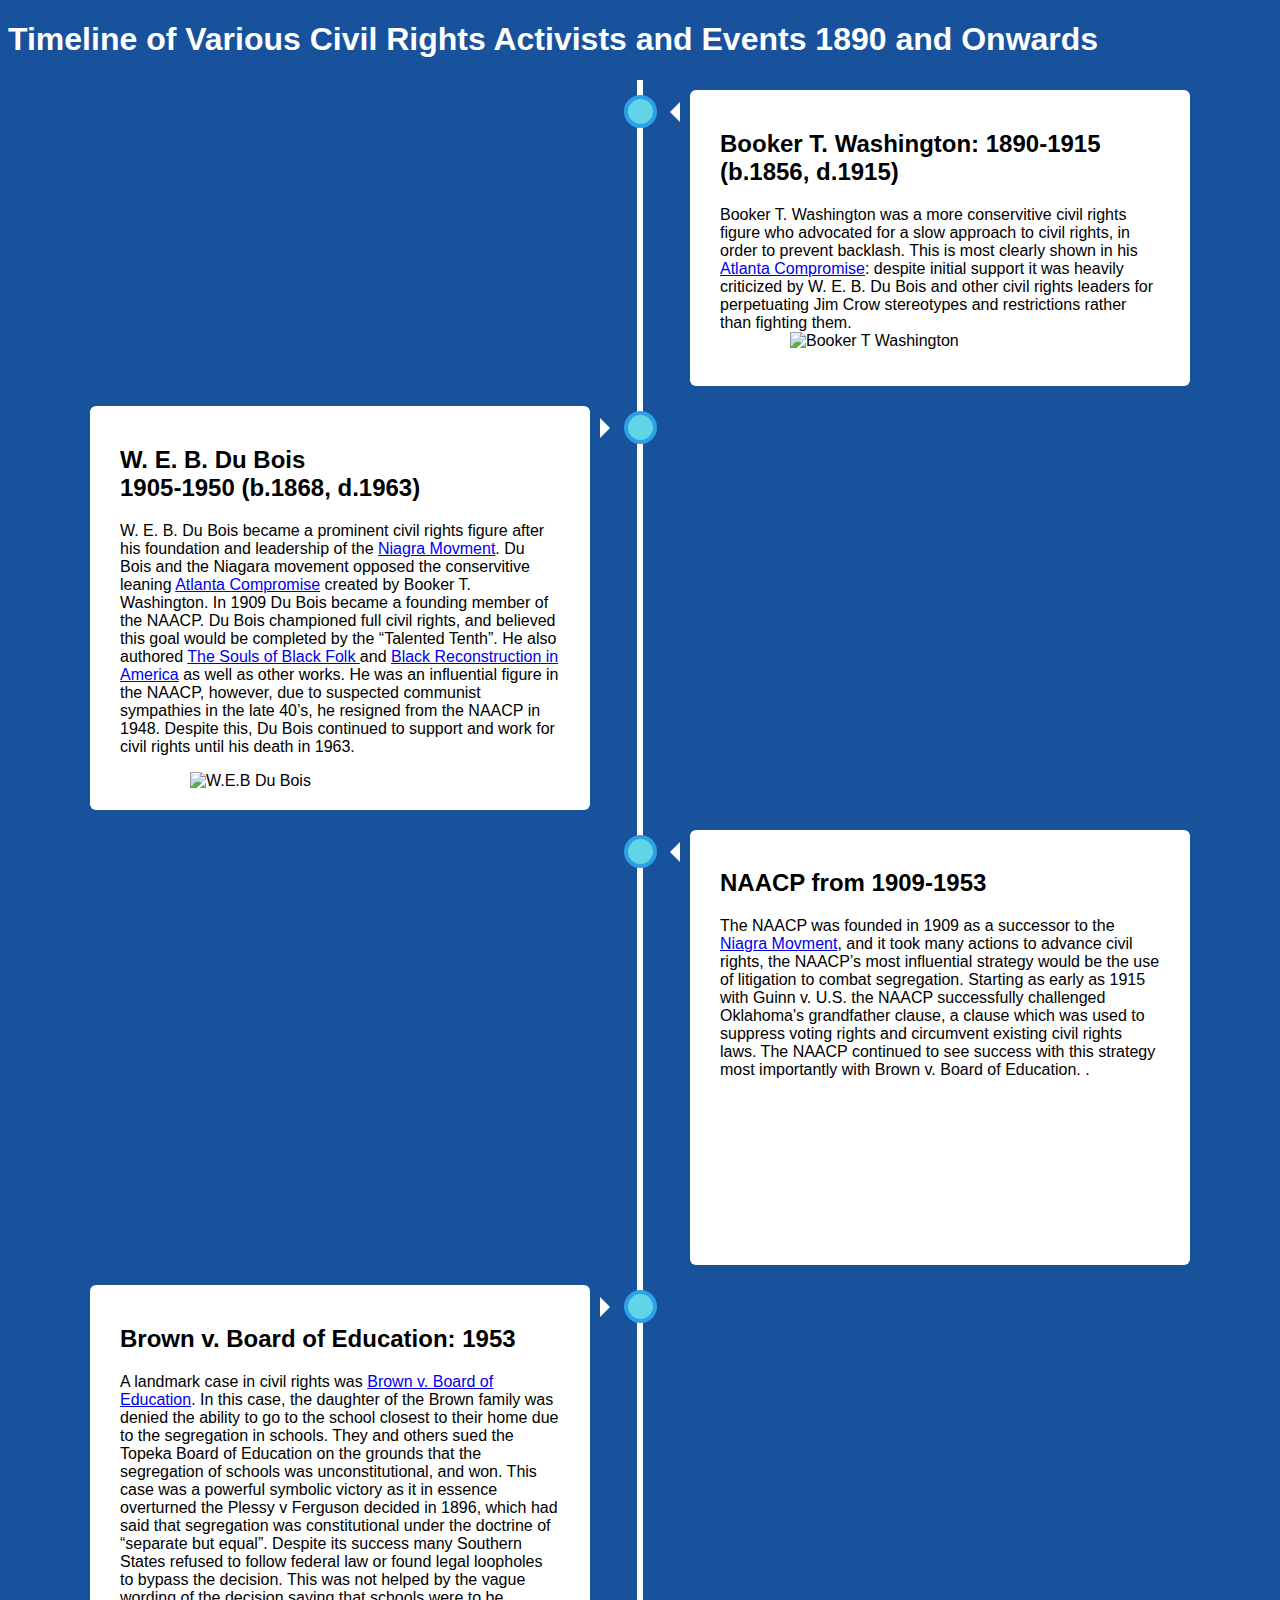
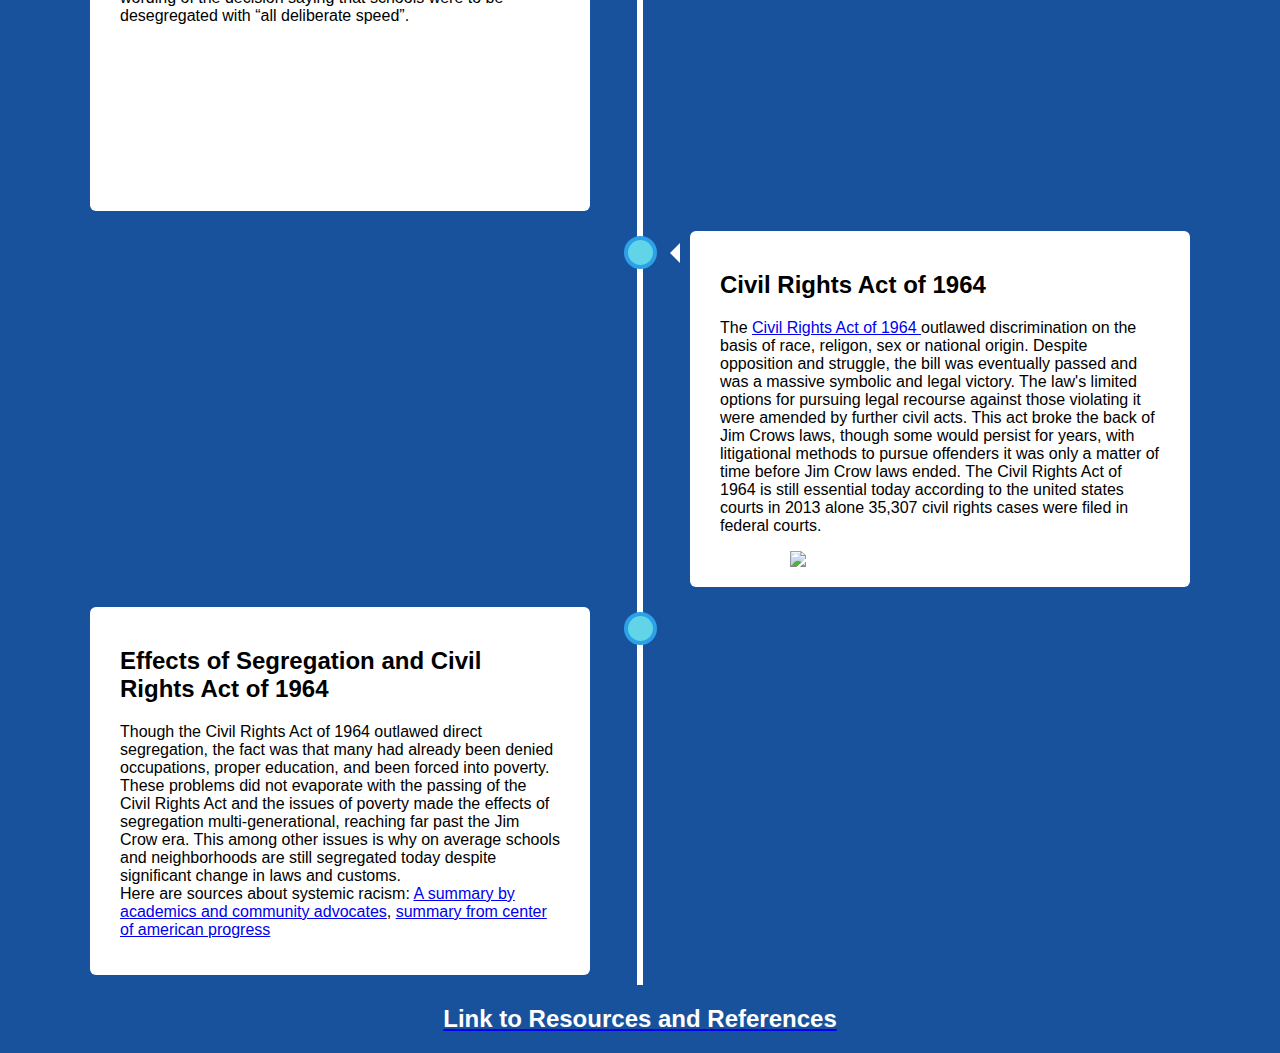
==== commit fe8ca7be: "I told you" ====
--- a/index.html
+++ b/index.html
@@ -5,7 +5,7 @@
       <link rel="stylesheet" type="text/css" href="ethanstyle.css">
    </HEAD>
    <BODY>
-<h1 class = "inline">Timeline of Various Civil Rights Activits and Events 1890 and Onwards </h1>
+<h1 class = "inline">Timeline of Various Civil Rights Activists and Events 1890 and Onwards </h1>
 <div class="timeline">
 
  <div class = "container right">
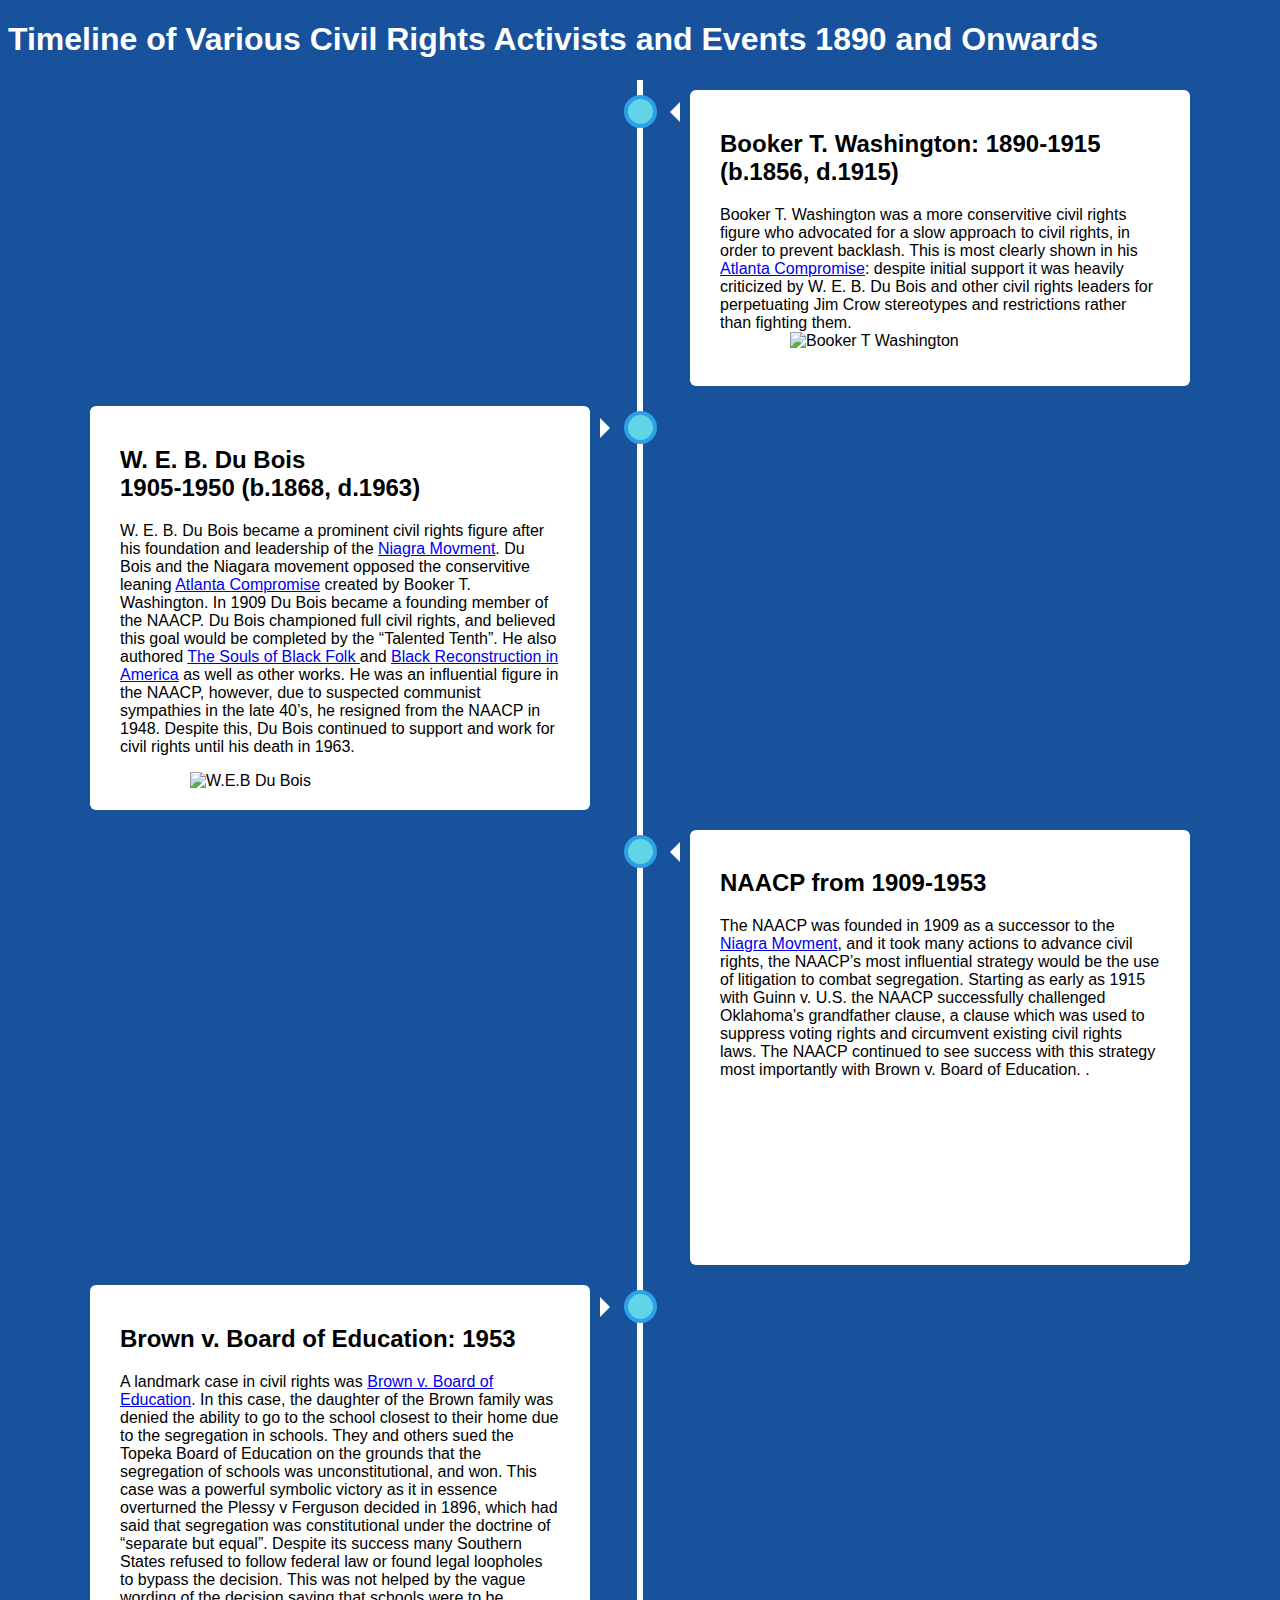
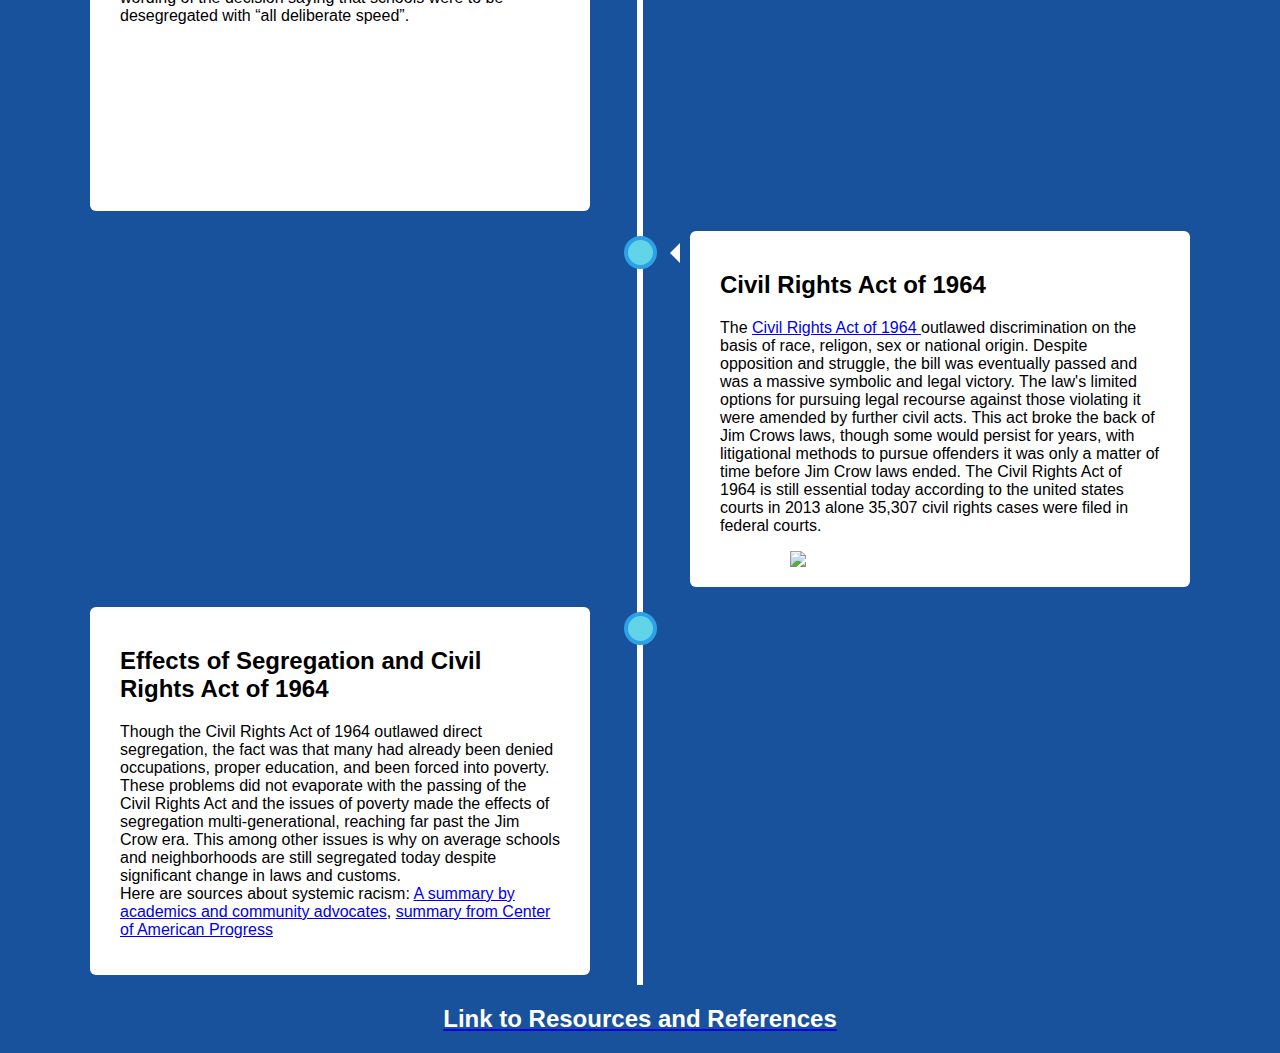
==== commit 26562344: "Between you and me, I actually thought the earlier one was going to be the last one." ====
--- a/index.html
+++ b/index.html
@@ -92,7 +92,7 @@
        occupations, proper education, and been forced into poverty. These problems did not evaporate with the passing
        of the Civil Rights Act and the issues of poverty made the effects of segregation multi-generational, reaching far past the Jim Crow
        era. This among other issues is why on average schools and neighborhoods are still segregated today despite significant
-       change in laws and customs. <br> Here are sources about systemic racism: <a href = "https://www.racialequitytools.org/resourcefiles/Definitions-of%20Racism.pdf" > A summary by academics and community advocates</a>, <a href = "https://www.americanprogress.org/issues/race/reports/2018/02/21/447051/systematic-inequality/"> summary from center of american progress </a></p>
+       change in laws and customs. <br> Here are sources about systemic racism: <a href = "https://www.racialequitytools.org/resourcefiles/Definitions-of%20Racism.pdf" > A summary by academics and community advocates</a>, <a href = "https://www.americanprogress.org/issues/race/reports/2018/02/21/447051/systematic-inequality/"> summary from Center of American Progress </a></p>
   </div>
 </div>
 
